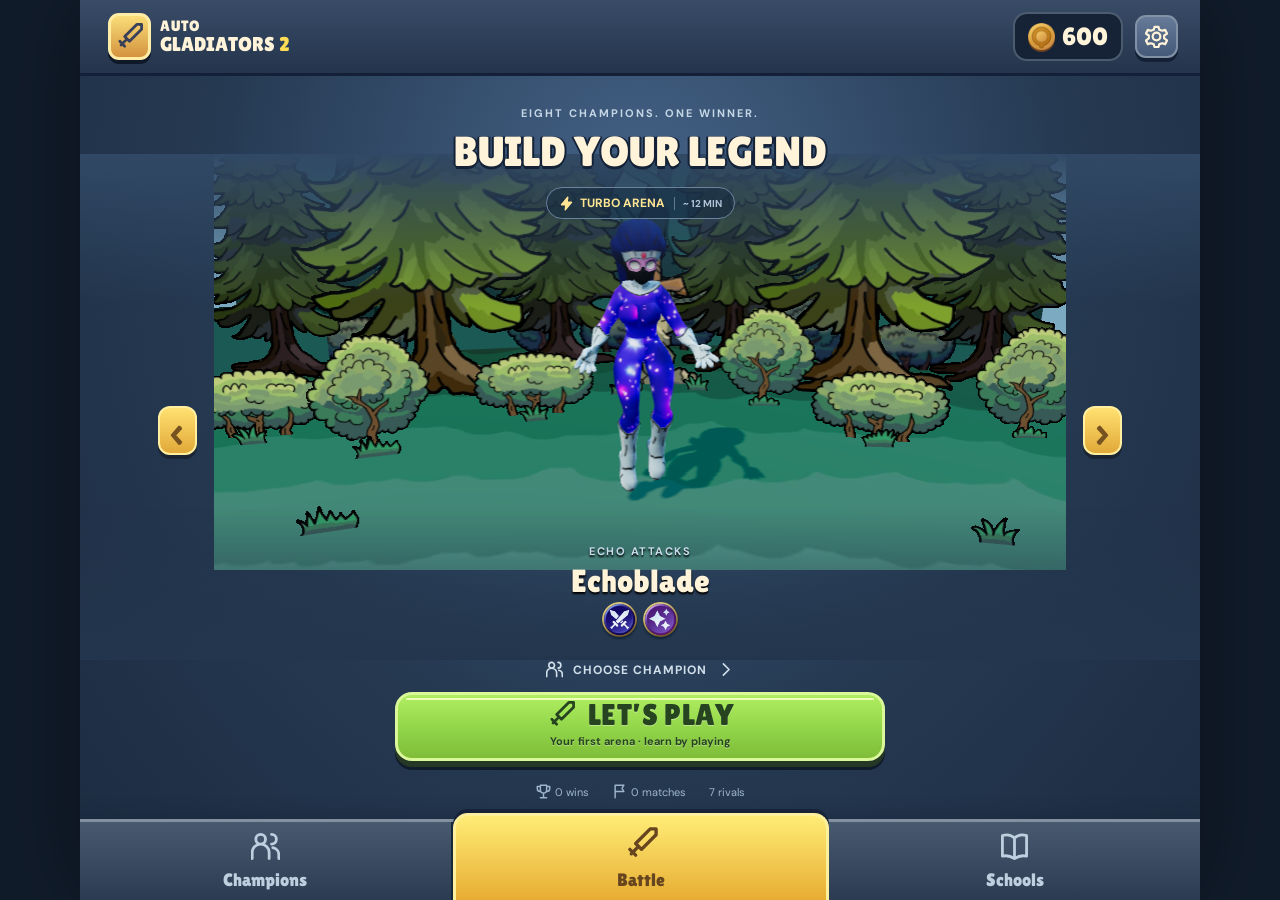
==== visual-preview/index.html @ d7674ed9 "Add isolated 0.2.0 battle visual preview with original Unity effects" ====
<!doctype html><html lang="en"><head><meta charset="UTF-8"><meta name="viewport" content="width=device-width,initial-scale=1,viewport-fit=cover"><meta name="theme-color" content="#182439"><title>Auto Gladiators 2</title><link rel="icon" href="./favicon.svg" type="image/svg+xml">  <script type="module" crossorigin src="./assets/main-DWkym4Q-.js"></script>
  <link rel="modulepreload" crossorigin href="./assets/engine-B7YN4V4f.js">
  <link rel="modulepreload" crossorigin href="./assets/combat-BosyavOG.js">
  <link rel="stylesheet" crossorigin href="./assets/main-Cjw9m7jG.css">
</head><body><div id="app"></div></body></html>
---- visual-preview/assets/main-Cjw9m7jG.css ----
@font-face{font-family:Lilita;src:url(./lilita-one-DWEPn4H6.ttf)}@font-face{font-family:DM;src:url(./dm-sans-400-CB7WfZ8W.ttf);font-weight:400}@font-face{font-family:DM;src:url(./dm-sans-700-BQ0abr9c.ttf);font-weight:700}:root{font-family:DM,system-ui,sans-serif;color:#fff3d9;background:#111c2b;font-synthesis:none;--ink: #182239;--cream: #fff0ca;--gold: #ffdc56;--outline: #152034;--blue: #354e78;--green: #8bd54a;--muted: #a9bfd1}*{box-sizing:border-box}body{margin:0;overscroll-behavior:none;-webkit-tap-highlight-color:transparent}button{font:inherit;cursor:pointer;color:inherit;touch-action:manipulation;border:0}button:disabled{cursor:default;filter:saturate(.35);opacity:.55}button:focus-visible{outline:3px solid #fff3aa;outline-offset:3px}button:active:not(:disabled){transform:translateY(2px)}img{object-fit:contain;-webkit-user-select:none;user-select:none;-webkit-user-drag:none}h1,h2,h3,p{margin:0}h1,h2,h3,.big-button,.card-effect,.wallet,.placement{font-family:Lilita,sans-serif;font-weight:400}h1{font-size:clamp(29px,5vw,42px);line-height:1.08;text-shadow:0 3px 0 #142238,2px 0 #142238,-2px 0 #142238}h2{font-size:28px}h3{font-size:18px}.icon{width:22px;height:22px;display:inline-block;vertical-align:middle;flex:none}.coin-icon{width:27px;height:27px;vertical-align:middle;filter:drop-shadow(0 2px 0 #75441d)}#shell{max-width:1120px;min-height:100dvh;margin:auto;background:radial-gradient(ellipse at 50% 25%,#456388 0,#253951 55%,#1c2b40);position:relative;overflow:hidden;box-shadow:0 0 90px #0006}#topbar{height:76px;display:flex;align-items:center;gap:12px;padding:12px 22px;background:linear-gradient(#394c67,#24344c);border-bottom:3px solid #142037;position:relative;z-index:3}.brand{background:none;display:flex;align-items:center;gap:9px;text-align:left;font:15px/1.03 Lilita;letter-spacing:.8px}.brand b{font-size:20px;font-weight:400;letter-spacing:0}.brand em{color:var(--gold);font-style:normal}.brand-mark{display:grid;place-items:center;width:43px;height:47px;border-radius:11px;background:linear-gradient(#fadd79,#d4933e);border:3px solid #ffeda6;color:#394059;box-shadow:0 4px #0e1829}.brand-mark .icon{width:29px;height:29px}.wallet{margin-left:auto;display:flex;gap:7px;align-items:center;background:#162337;padding:8px 13px;border:2px solid #4c5c6f;border-radius:14px;font-size:25px}.square{width:43px;height:43px;display:grid;place-items:center;background:linear-gradient(#657b98,#455979);border:2px solid #8192a6;border-radius:11px;box-shadow:0 4px #132035}.square .icon{width:23px;height:23px}#nav{height:81px;display:flex;border-top:3px solid #8290a0;background:linear-gradient(#485a70,#2b3c52);position:sticky;bottom:0;z-index:4;box-shadow:0 -5px 15px #13213855;padding-bottom:env(safe-area-inset-bottom)}#nav[hidden]{display:none}.nav-button{flex:1;display:flex;align-items:center;justify-content:center;gap:8px;flex-direction:column;background:transparent;font:18px Lilita;color:#bdd0df;border-right:2px solid #17283b;position:relative}.nav-button:last-child{border:0}.nav-button .icon{width:29px;height:29px}.nav-button.active{background:linear-gradient(#ffec76,#e7ad32);color:#67451e;border:3px solid #fff09b;border-bottom:0;margin-top:-9px;border-radius:15px 15px 0 0;box-shadow:0 -4px #182239}.nav-button.active .icon{width:35px;height:35px}.home-screen{min-height:calc(100dvh - 157px);display:flex;flex-direction:column;text-align:center;position:relative}.home-heading{padding:25px 10px 0;z-index:2;pointer-events:none}.eyebrow{font-size:11px;font-weight:700;letter-spacing:2px;color:#c5d7e5;display:block;margin-bottom:9px}.mode-pill{display:inline-flex;align-items:center;gap:6px;margin-top:13px;padding:7px 12px;background:#13283f88;border:1px solid #6a849e;border-radius:20px;font-size:12px;font-weight:700;color:#ffe694}.mode-pill .icon{width:15px;height:15px}.mode-pill span{color:#b1c5d9;border-left:1px solid #607992;padding-left:8px;margin-left:3px;font-size:10px}.home-preview{height:340px;min-height:260px;position:relative;flex:1}.home-preview #arena-host{position:absolute;inset:-65px 0 -25px}#arena-host{position:relative;width:100%;height:100%;overflow:hidden}#arena-host canvas{display:block;width:100%;height:100%;outline:none}#arena-host.loading:after{content:"SUMMONING CHAMPION…";position:absolute;left:50%;top:40%;transform:translate(-50%,-50%);padding:10px 18px;background:#152238dd;border:1px solid #7c9db8;border-radius:12px;font:12px Lilita;white-space:nowrap;animation:pulse 1s infinite}.preview-vignette{position:absolute;inset:-65px 0 -25px;background:linear-gradient(#314965 0,transparent 30%,transparent 70%,#23364d 100%);pointer-events:none}.hero-title{position:absolute;bottom:1px;left:20%;right:20%;z-index:1;text-shadow:0 2px 2px #000}.hero-title>span{font-size:11px;font-weight:700;text-transform:uppercase;letter-spacing:1.5px;color:#c8ddeb}.hero-title h2{font-size:32px;line-height:1.2;margin:2px 0}.hero-schools{display:flex;justify-content:center;gap:6px}.school-icon{width:35px;height:35px;filter:drop-shadow(0 2px 1px #102337)}.preview-arrow{position:absolute;top:45%;width:39px;height:49px;border:2px solid #ffef9f;border-radius:12px;background:linear-gradient(#ffe171,#e1a939);color:#765221;font:700 42px/1 Lilita;box-shadow:0 4px #1a2432}.preview-arrow.left{left:7%}.preview-arrow.right{right:7%}.home-bottom{padding:10px 30px 20px;z-index:2;max-width:550px;width:100%;margin:auto}.hero-choose{background:transparent;font-size:12px;letter-spacing:1px;font-weight:700;margin-bottom:13px;color:#d1dfeb;display:inline-flex;align-items:center;gap:10px}.hero-choose .icon{width:17px;height:17px}.big-button{display:flex;align-items:center;justify-content:center;gap:12px;flex-wrap:wrap;width:100%;min-height:69px;border:3px solid #f5f8b6;border-radius:17px;font-size:30px;box-shadow:0 6px #253825,0 9px #101b2c;position:relative;letter-spacing:.4px;text-shadow:0 1px 0 #ffffff60}.big-button .icon{width:29px;height:29px}.big-button.primary{background:linear-gradient(#b0ee60,#8ed247 60%,#7fbd39);color:#274421;border-color:#daf799}.big-button.primary:before{content:"";position:absolute;inset:3px 8px auto;height:2px;background:#edffb8;border-radius:20px}.big-button.blue{background:linear-gradient(#678ecd,#456caa);border-color:#acc9f8;color:#fff6db;box-shadow:0 5px #213857,0 7px #111d2c;font-size:20px;min-height:55px}.big-button small{display:block;flex-basis:100%;font:11px DM;font-weight:700;letter-spacing:0;margin-top:-12px;margin-bottom:8px}.home-progress{display:flex;align-items:center;justify-content:center;gap:23px;margin-top:23px;color:#9eb6ca;font-size:11px}.home-progress span{display:flex;align-items:center;gap:4px}.home-progress .icon{width:15px;height:15px}.page-title{text-align:center;padding:28px 15px 24px}.page-title p{font-size:12px;color:var(--muted);margin-top:12px}.roster-screen,.schools-screen{min-height:calc(100dvh - 157px);padding-bottom:22px}.roster-grid{display:grid;grid-template-columns:repeat(5,1fr);gap:15px;padding:0 24px}.hero-tile{padding:0;background:linear-gradient(#536c8d,#344962);border:3px solid #8498ae;border-radius:16px;overflow:hidden;position:relative;box-shadow:0 5px #101f33;display:flex;flex-direction:column;align-items:center}.hero-tile.selected{border-color:#c7ed72;box-shadow:0 5px #254d2a,0 0 20px #b1e95122}.hero-tile>img{width:100%;aspect-ratio:1;object-fit:cover}.hero-tile strong{font:18px Lilita;margin-top:6px}.hero-tile small{font-size:10px;color:#c7d9e8;margin:5px 0 9px}.hero-cost{background:#1a2c44;width:100%;font:15px Lilita;padding:8px;color:#ffe07b;display:flex;gap:4px;align-items:center;justify-content:center}.hero-cost .coin-icon{width:18px;height:18px}.hero-tile-schools{position:absolute;top:7px;left:7px;display:flex;gap:1px}.hero-tile-schools .school-icon{width:25px;height:25px}.hero-tile.selected .hero-cost{background:#718f3d;color:#fbffd7}.school-list{padding:0 24px;display:grid;gap:13px;max-width:690px;margin:auto}.school-unlock{display:flex;align-items:center;gap:15px;border:2px solid #73839b;border-radius:16px;padding:16px;background:#2b3c55;opacity:.55}.school-unlock.unlocked{opacity:1;border-color:#799861;background:linear-gradient(100deg,#3d5d51,#2b4253)}.school-unlock>.school-icon{width:49px;height:49px}.school-unlock h3{margin-bottom:4px}.school-unlock span{font-size:11px;color:#c0d1df}.school-unlock>b{margin-left:auto;color:#d0eb9d;font-size:11px;white-space:nowrap}.small-note{font-size:11px;color:#b6c8d9;text-align:center;line-height:1.6;margin:20px}.round-badge{background:#1c2f45;border:2px solid #718494;border-radius:11px;display:flex;align-items:center;gap:8px;font:16px Lilita;padding:8px 12px}.round-badge b{font-size:25px;color:#ffdf73}.round-badge .icon{width:18px;height:18px;color:#a8c7df}.session-gold{margin-left:auto;display:flex;align-items:center;gap:7px;font:28px Lilita;color:#ffe7a7}.session-screen{padding:14px 20px 25px;min-height:calc(100dvh - 76px);background:radial-gradient(ellipse at 30% 10%,#425f7a,#23364e 65%)}.ladder{display:flex;gap:9px;justify-content:center;margin-bottom:18px}.rival{width:65px;position:relative;background:#283e59;border:2px solid #8493a6;border-radius:11px;padding:3px 3px 4px;box-shadow:0 3px #142136}.rival>img{width:44px;height:42px;display:block;margin:auto;border-radius:5px}.rival>span{display:block;font-size:9px;font-weight:700;overflow:hidden;white-space:nowrap}.rival>b{font:15px Lilita;display:flex;align-items:center;justify-content:center;gap:3px;margin-top:2px}.rival>b .icon{width:11px;height:11px;color:#ff8b8a}.rival.you{border-color:#d5f58e;background:#496b43}.rival.eliminated{filter:grayscale(1);opacity:.4}.rival i{position:absolute;top:17px;left:0;right:0;font:22px Lilita;color:#fff;text-shadow:0 2px 0 #142136}.session-columns{display:grid;grid-template-columns:1.1fr 1fr;gap:25px}.battle-side{min-width:0}.phase-heading{display:flex;justify-content:space-between;align-items:center;margin-bottom:3px}.phase-heading h2{font-size:23px;text-shadow:0 2px 0 #132539}.phase-heading>span{font-size:11px;color:#c6d5df;font-weight:700}.arena-wrap{height:350px;position:relative;border-radius:22px;overflow:hidden;border:2px solid #677d93;background:#233548;box-shadow:0 5px #15233a}.stats-row{display:flex;gap:14px;align-items:center;padding:11px 9px;background:#1b2b41;border:2px solid #52657b;border-radius:12px;margin-top:10px}.stats-row>span{display:flex;align-items:center;gap:5px;font:17px Lilita}.stats-row img,.stats-row .icon{width:21px;height:21px}.stats-row .icon{color:#eacd69}.stats-row>button{margin-left:auto;background:none;color:#adc3d9;font-size:11px}.stats-row>button .icon{width:16px;height:16px}.school-row{display:flex;gap:7px;margin:11px 0;flex-wrap:wrap}.school-chip{display:flex;align-items:center;gap:5px;padding:4px 8px 4px 3px;background:#182b43;border:1px solid #5b6b80;border-radius:10px;position:relative;min-width:73px}.school-chip .school-icon{width:30px;height:30px}.school-chip b{font:15px Lilita}.school-chip small{font:10px DM;color:#92abc0}.school-chip i{display:block;height:4px;width:35px;background:#102136;border-radius:2px;margin-top:3px;overflow:hidden}.school-chip em{display:block;height:100%;background:#bed977}.school-chip.lit{border-color:#c1d979;background:#344b48;box-shadow:0 0 10px #c0e85311}.school-chip sup{position:absolute;right:-4px;top:-7px;width:16px;height:16px;background:#bdd878;color:#233e29;border:1px solid #edffb4;border-radius:50%;font:11px Lilita}.guide{display:flex;align-items:center;gap:8px;background:#fff0c9;color:#584628;border:2px solid #f2ca73;border-radius:12px;padding:10px 12px;font-size:12px;line-height:1.4;margin:0 0 14px;box-shadow:0 4px #142137}.guide .icon{width:20px;height:20px;color:#619547}.shop-heading{display:flex;justify-content:space-between;align-items:center;margin-bottom:12px}.shop-heading h3{font-size:17px;display:flex;gap:6px;align-items:center}.shop-heading .icon{width:18px;height:18px;color:#f4d780}.shop-heading>span{font-size:9px;color:#abc0d2}.shop-cards{display:grid;grid-template-columns:repeat(4,minmax(0,1fr));gap:8px}.card-shell{position:relative;min-width:0;border-radius:13px;--rim: #8bd28d;--wash: #355746;--wash2: #6e9861}.rarity-1{--rim: #83cefa;--wash: #304f85;--wash2: #6e9ad1}.rarity-2{--rim: #ffdb74;--wash: #aa7130;--wash2: #d89643}.card{position:relative;width:100%;padding:6px 5px 0;background:linear-gradient(145deg,var(--wash2),var(--wash) 65%);border:2px solid var(--rim);border-radius:12px;box-shadow:0 5px #142236;overflow:hidden;-webkit-user-select:none;user-select:none;-webkit-touch-callout:none;display:flex;flex-direction:column;align-items:center}.rarity-2 .card{box-shadow:0 5px #3b2d24,0 0 15px #ffbe4925}.rarity-2 .card:after{content:"";position:absolute;inset:-50% -100%;background:linear-gradient(100deg,transparent 40%,#fff9 50%,transparent 60%);transform:translate(-100%) rotate(20deg);animation:shimmer 6s infinite;pointer-events:none}.card-stars{width:100%;font-size:10px;text-align:left;color:#fff1a5;letter-spacing:1px;line-height:13px;height:14px}.card-stars>span{float:right;font:9px DM;letter-spacing:0;color:#fff}.card-art{height:78px;width:100%;position:relative;display:grid;place-items:center}.card-art>img{width:72px;height:72px;filter:drop-shadow(0 4px 2px #0d1b2b77)}.card-schools{position:absolute;bottom:-1px;right:0;display:flex;gap:0}.card-schools .school-icon{width:22px;height:22px}.card-effect{display:flex;align-items:center;gap:4px;font-size:25px;margin:3px 0 0;text-shadow:0 2px 0 #183326}.card-effect b{font-weight:400}.card-effect .icon{width:18px;height:18px;color:#ffe6a2}.card-caption{font-size:11px;font-weight:700;color:#fff5d9;white-space:nowrap;max-width:100%;overflow:hidden}.card-trigger{font-size:8px;color:#caddca;margin:3px 0 7px;white-space:nowrap}.card-price{align-self:stretch;display:flex;align-items:center;justify-content:center;gap:3px;background:#172b31c7;margin:0 -5px;padding:7px 0;font:18px Lilita;color:#ffdf86;border-top:1px solid #adc87955}.card-price .coin-icon{width:20px;height:20px}.card.unaffordable .card-price{color:#ffbaa4}.card-info{position:absolute;right:3px;top:22px;background:#172a3cba;border:1px solid #aabacc;border-radius:50%;width:18px;height:18px;font:700 12px Georgia;display:grid;place-items:center;z-index:1;padding:0}.card-slot.sold{border:2px dashed #789e8866;border-radius:12px;display:flex;align-items:center;justify-content:center;flex-direction:column;min-height:202px;color:#aec1b988;font-size:11px;gap:10px}.card-slot.sold .icon{width:35px;height:35px}.shop-tools{display:flex;gap:8px;margin:16px 0}.tool-button{display:flex;align-items:center;justify-content:center;gap:7px;min-height:43px;padding:7px 10px;background:linear-gradient(#526b8b,#3c5475);border:2px solid #8098b5;box-shadow:0 4px #172338;border-radius:11px;font:13px Lilita}.tool-button>.icon{width:20px;height:20px}.tool-button .coin-icon{width:18px;height:18px}.tool-button>span{display:flex;gap:4px;align-items:center}.tool-button.locked{background:#517873;border-color:#a1e0c0}.tool-button.invest{margin-left:auto;display:grid;grid-template-columns:20px 1fr;gap:1px 5px;font-size:11px}.tool-button.invest>.icon{grid-row:1/3;color:#b4e879}.tool-button.invest small{font:9px DM;color:#b7dca2;text-align:center}.ready{min-height:58px;font-size:28px}.build-heading{display:flex;align-items:center;justify-content:space-between;margin:24px 0 9px}.build-heading h3{font-size:14px;color:#bed0df;letter-spacing:1px}.build-heading button{background:none;color:#a6bdcf;font-size:10px}.build-heading .icon{width:14px;height:14px}.build-icons{display:flex;gap:6px;flex-wrap:wrap}.mini-card{width:42px;height:42px;border-radius:8px;border:2px solid var(--rim, #aacfa2);background:var(--wash, #355744);padding:2px;position:relative}.mini-card>img{width:100%;height:100%}.mini-card b{position:absolute;right:0;bottom:-1px;font:12px Lilita;text-shadow:0 1px 2px #000;background:#1c2d3fcc;padding:0 3px;border-radius:3px}.watch-panel{padding:38px 15px;text-align:center;border:2px solid #60758f;border-radius:20px;background:#263d55}.watch-panel h2{font-size:30px}.watch-panel p{font-size:12px;color:#b5c9d9;margin:12px auto;max-width:260px;line-height:1.6}.match-hearts{display:flex;gap:8px;align-items:center;justify-content:center;font:34px Lilita;color:#ffc5b7;margin:20px 0}.match-hearts small{font:10px DM;color:#aec4d6}.match-hearts .icon{color:#fa8886;width:30px;height:30px}.watch-panel .tool-button{margin:auto}#duel-hud{position:absolute;top:13px;left:12px;right:12px;display:flex;gap:20%;pointer-events:none}.fighter-health{width:40%;text-shadow:0 1px 2px #132032}.fighter-health>span{font-size:9px;font-weight:700;color:#ccedff;display:block}.fighter-health>b{font:17px Lilita}.fighter-health>b small{font:9px DM;color:#bbccdc}.health-track{height:9px;background:#452c37;border:1px solid #1f2935;border-radius:5px;overflow:hidden;box-shadow:0 1px #d4dfdf66}.health-track i{display:block;height:100%;background:linear-gradient(#bde865,#72bd3b);transition:width .12s}.side-1 .health-track i{background:linear-gradient(#ff9389,#d94b56)}.mana-track{height:4px;background:#182a47;border-radius:3px;overflow:hidden;margin-top:3px}.mana-track i{display:block;height:100%;background:#60c9ff;transition:width .1s}.side-1{text-align:right}#arena-floats,#arena-message{position:absolute;inset:0;pointer-events:none}.floating{position:absolute;transform:translate(-50%,-50%);font:25px Lilita;color:#fff4d6;text-shadow:2px 2px #342332,-2px -1px #342332,1px -1px #342332;animation:floatup .8s ease-out forwards}.floating.heal{color:#b5f66a;font-size:20px}.floating.critical{color:#ffd965;font-size:33px}.duel-result{position:absolute;left:7%;right:7%;top:33%;background:#172a40ee;border:2px solid #dfc374;border-radius:18px;padding:16px;text-align:center;box-shadow:0 5px 25px #0019;animation:pop .25s ease-out}.duel-result>.icon{width:32px;height:32px;color:#ffdc73}.duel-result h2{font-size:30px;color:#ffe9a5}.duel-result p{font-size:11px;color:#d6dfdf;margin-top:6px}.duel-result.loss{border-color:#b99a98}.duel-result.loss h2{color:#f6dcd0}.scrim{position:fixed;z-index:30;inset:0;background:#091424bb;-webkit-backdrop-filter:blur(5px);backdrop-filter:blur(5px);display:flex;align-items:center;justify-content:center;padding:20px}.modal{position:relative;width:min(440px,100%);max-height:calc(100dvh - 40px);overflow-y:auto;overscroll-behavior:contain;background:linear-gradient(#435e7d,#243953);border:3px solid #9aaec0;border-radius:24px;padding:30px 24px;box-shadow:0 9px #0d1829,0 20px 70px #0008;text-align:center;animation:pop .18s ease-out}.modal-close{position:absolute;top:10px;right:10px;width:30px;height:30px;display:grid;place-items:center;border:2px solid #e1aaa0;border-radius:9px;background:#bd665c;color:#ffe6c7;box-shadow:0 3px #663f44;z-index:1}.modal-close .icon{width:16px;height:16px}.modal h2{font-size:29px;margin-bottom:12px}.modal p{font-size:14px;line-height:1.6;color:#dae5eb;margin:16px 0 22px}.modal .big-button{margin-top:18px}.modal .text-button{margin-top:22px}.detail-art{width:140px;height:140px;margin:16px auto;filter:drop-shadow(0 6px 3px #111b3f88)}.card-detail .eyebrow{color:#f4d986}.detail-equipped{font-size:11px;letter-spacing:1px;color:#c6ec97}.detail-equipped .icon{width:15px;height:15px}.unlock-hero>img,.rival-detail>img{width:140px;height:140px;border-radius:20px;border:3px solid #a4bdce;margin:0 0 20px}.unlock-hero small{display:block;font-size:11px;color:#b9ccdc;margin:20px 0 0}.school-detail>.school-icon{width:70px;height:70px;margin:10px}.school-tiers{display:flex;gap:7px}.school-tiers>div{flex:1;background:#192d45;border:1px solid #6c8095;border-radius:10px;padding:10px 3px;color:#899cac;display:flex;flex-direction:column;align-items:center;gap:8px}.school-tiers b{font:22px Lilita}.school-tiers span{font-size:10px}.school-tiers .active{background:#456c44;border-color:#b2d572;color:#d9f0ae}.inventory-grid{display:grid;grid-template-columns:repeat(3,1fr);gap:12px;padding-top:10px}.inventory-grid .card-price{display:none}.inventory-grid .card{padding-bottom:7px}#toast{position:fixed;bottom:110px;left:50%;transform:translate(-50%,20px);opacity:0;background:#fff1c9;color:#3f402a;border:2px solid #efcd7b;border-radius:13px;padding:12px 20px;font-size:13px;font-weight:700;box-shadow:0 4px #172235;z-index:50;pointer-events:none;max-width:90vw;width:max-content;transition:opacity .15s,transform .15s;text-align:center}#toast.visible{opacity:1;transform:translate(-50%)}.text-button{background:none;color:#c4d6e2;font-size:12px;font-weight:700;letter-spacing:1px;padding:8px}.version{display:block;font-size:10px;color:#91a9be;margin:20px 0 0}.result-screen{display:flex;align-items:center;flex-direction:column;text-align:center;max-width:480px;margin:auto;padding:30px 25px 40px;min-height:calc(100dvh - 76px)}.result-crown{width:80px;height:80px;border-radius:50%;background:radial-gradient(#ffde6777,transparent);display:grid;place-items:center}.result-crown .icon{width:55px;height:55px;color:#ffdf78;filter:drop-shadow(0 4px 0 #6c4f2c)}.result-screen h1{font-size:35px}.placement{font-size:57px;color:#ffdc7f;text-shadow:0 4px #37415a;margin:15px 0}.placement small{font:12px DM;display:block;color:#b4cddd;text-shadow:none}.result-champion>img{width:95px;height:95px;border:3px solid #b1c6d4;border-radius:19px}.result-champion h2{font-size:23px;margin:5px 0 12px}.result-stats{display:flex;background:#182e46;border:2px solid #657f9b;border-radius:15px;padding:14px 8px;width:100%;margin:8px 0 15px}.result-stats>div{flex:1;border-right:1px solid #62748b}.result-stats>div:last-child{border:0}.result-stats b{font:25px Lilita;display:block;color:#f8e5b7}.result-stats span{font-size:10px;color:#bacddc}.earned{display:flex;align-items:center;justify-content:space-between;gap:15px;width:100%;background:#53593c;border:2px solid #a6a16a;border-radius:13px;padding:12px 16px;margin-bottom:20px;animation:pop .4s ease-out}.earned>span{font-size:10px;letter-spacing:1px;font-weight:700}.earned>b{font:28px Lilita;color:#ffe087;display:flex;align-items:center;gap:4px}.new-schools{display:flex;flex-wrap:wrap;justify-content:center;gap:15px;border:2px solid #c2d775;border-radius:14px;background:#455b3f;padding:13px;width:100%;margin:0 0 22px}.new-schools>span{flex-basis:100%;font-size:11px;letter-spacing:1px;color:#e1f2b0}.new-schools>div{display:flex;gap:5px;align-items:center;font:18px Lilita}.result-screen>.text-button{margin-top:24px}@keyframes floatup{0%{opacity:1;transform:translate(-50%,-30%) scale(.7)}20%{transform:translate(-50%,-60%) scale(1.1)}to{opacity:0;transform:translate(-50%,-180%) scale(.9)}}@keyframes pop{0%{opacity:0;transform:scale(.9)}to{opacity:1;transform:scale(1)}}@keyframes shimmer{0%,70%{transform:translate(-100%) rotate(20deg)}to{transform:translate(100%) rotate(20deg)}}@keyframes pulse{50%{opacity:.5}}@media(min-width:760px){.home-preview{max-height:430px}.home-screen{min-height:calc(100dvh - 157px)}.home-heading{padding-top:30px}.home-preview #arena-host{left:12%;right:12%;width:76%}.hero-title{bottom:-2px}.home-bottom{padding-top:25px}.session-screen{padding:18px 28px}.session-columns{margin-top:23px}.shop-side{padding-top:7px}.arena-wrap{height:400px}.ladder{gap:17px}.rival{width:72px}.rival>img{width:47px;height:46px}}@media(max-width:759px){#shell{max-width:520px}#topbar{height:65px;padding:10px 14px;gap:10px}.brand{font-size:11px;gap:6px}.brand b{font-size:16px}.brand-mark{width:35px;height:39px}.brand-mark .icon{width:23px;height:23px}.wallet{font-size:22px;padding:6px 10px}.square{width:38px;height:38px}.home-screen{min-height:calc(100dvh - 141px)}.home-heading{padding-top:22px}.home-preview{min-height:240px;height:calc(100dvh - 473px)}.home-bottom{padding:14px 25px 18px}.home-progress{margin-top:20px;gap:17px}.home-bottom .big-button{font-size:28px;min-height:76px}.home-bottom .big-button small{font-size:10px}.home-preview #arena-host,.preview-vignette{inset:-45px 0 -12px}.hero-title h2{font-size:29px}.hero-title>span{font-size:10px}.hero-title .school-icon{width:27px;height:27px}.home-heading h1{font-size:30px}.eyebrow{font-size:9px;letter-spacing:1.5px}#nav{height:76px}.nav-button{font-size:16px}.roster-grid{grid-template-columns:repeat(3,1fr);padding:0 14px;gap:11px}.hero-tile strong{font-size:14px}.hero-tile small{font-size:8px}.hero-cost{font-size:12px;padding:7px}.hero-tile-schools .school-icon{width:21px;height:21px}.school-list{padding:0 14px}.school-unlock{padding:12px;gap:10px}.school-unlock h3{font-size:18px}.school-unlock span{font-size:10px}.school-unlock>b{font-size:9px}.session-screen{padding:8px 12px 22px;min-height:calc(100dvh - 65px)}.ladder{gap:4px;margin-bottom:11px}.rival{min-width:0;flex:1;border-radius:8px;padding:2px 1px 3px}.rival>img{width:32px;height:31px}.rival>span{font-size:7px;line-height:10px}.rival>b{font-size:12px;margin-top:1px;gap:1px}.rival>b .icon{width:9px;height:9px}.rival i{font-size:19px;top:10px}.session-columns{display:block}.phase-heading{margin-bottom:6px}.phase-heading h2{font-size:19px}.phase-heading>span{font-size:10px}.arena-wrap{height:205px;border-radius:15px}.stats-row{margin-top:8px;padding:7px 9px;gap:14px}.stats-row>span{font-size:15px}.stats-row img,.stats-row .icon{width:18px;height:18px}.stats-row>button{font-size:10px}.school-row{gap:6px;margin:9px 0 12px}.school-chip{min-width:75px;padding:3px 7px 3px 3px}.school-chip .school-icon{width:27px;height:27px}.school-chip b{font-size:14px}.guide{padding:8px 10px;font-size:11px;margin:0 0 11px}.shop-heading{margin-bottom:8px}.shop-heading h3{font-size:16px}.shop-heading>span{font-size:9px}.shop-cards{gap:7px}.card-art{height:63px}.card-art>img{width:59px;height:59px}.card-effect{font-size:23px;gap:3px}.card-effect .icon{width:16px;height:16px}.card-caption{font-size:10px}.card-trigger{font-size:7px;margin-bottom:6px}.card-stars{font-size:8px;height:13px;line-height:11px}.card-price{font-size:17px;padding:6px 0}.card-price .coin-icon{width:18px;height:18px}.card-info{width:16px;height:16px;font-size:11px;top:18px}.card-schools .school-icon{width:20px;height:20px}.card-slot.sold{min-height:181px;font-size:10px}.shop-tools{margin:13px 0;gap:7px}.tool-button{min-height:40px;padding:6px 9px;font-size:12px}.tool-button.invest{font-size:10px}.tool-button.invest small{font-size:8px}.ready{min-height:55px;font-size:27px}.build-heading{margin-top:20px}.mini-card{width:38px;height:38px}.watch-panel{padding:25px 15px}.watch-panel h2{font-size:25px}.watch-panel p{font-size:11px}.fighter-health>b{font-size:15px}.fighter-health>b small{font-size:8px}#duel-hud{top:8px;left:9px;right:9px}.fighter-health>span{font-size:8px}.health-track{height:7px}.mana-track{height:3px}.duel-result{top:28%;padding:10px}.duel-result h2{font-size:24px}.duel-result>.icon{width:24px;height:24px}.duel-result p{font-size:10px}.duel-result .icon{width:23px;height:23px}.round-badge{font-size:14px;padding:5px 10px;gap:5px}.round-badge b{font-size:24px}.session-gold{font-size:26px}.session-gold .coin-icon{width:29px;height:29px}}@media(max-width:370px){.session-screen{padding:7px 8px 20px}.rival>img{width:28px;height:28px}.arena-wrap{height:175px}.card-art{height:52px}.card-art>img{width:48px;height:48px}.card-effect{font-size:20px}.shop-cards{gap:5px}.card-caption{font-size:9px}.card-trigger{font-size:6px}.shop-heading>span{font-size:8px}.tool-button{font-size:10px;padding:5px 7px}.tool-button.invest{font-size:9px}.hero-title h2{font-size:25px}.home-preview{min-height:205px}.home-heading h1{font-size:26px}.home-bottom{padding-left:20px;padding-right:20px}}@media(prefers-reduced-motion:reduce){*,*:before,*:after{animation:none!important;scroll-behavior:auto!important;transition:none!important}}.reward-heading{text-align:center;margin:10px 0 18px}.reward-heading>svg{width:42px;height:42px;color:#ffce53}.reward-heading h2{font-size:27px;margin:3px}.reward-heading p{margin:2px;color:#a7bed2}.reward-options{display:grid;gap:12px}.reward-wrap{position:relative}.reward-option{width:100%;display:flex;align-items:center;gap:13px;text-align:left;border:3px solid #8ab9e7;border-radius:17px;background:linear-gradient(140deg,#314c75,#1c2e4a);padding:14px 30px 14px 12px;min-height:114px;box-shadow:0 5px #111f33;transition:transform .13s}.reward-option:hover{transform:translateY(-2px)}.reward-option>img{width:74px;height:74px;object-fit:contain;filter:drop-shadow(0 3px 3px #0006)}.reward-option>div{flex:1}.reward-option h3{font:23px/1.1 Lilita One;margin:4px 0;color:#fff5d6}.reward-option span{font-size:10px;font-weight:800;letter-spacing:1px;color:#accee8}.reward-option p{font-size:12px;line-height:1.3;color:#e4eefa;margin:5px 0}.reward-option>b{font-size:28px;color:#ffe064}.reward-option.rarity-1{border-color:#ca82f5;background:linear-gradient(140deg,#533477,#29284a)}.reward-option.rarity-2{border-color:#ffd868;background:linear-gradient(140deg,#795320,#382b31)}.reward-info{position:absolute;right:5px;top:5px;padding:4px;border:0;background:transparent;color:#d5e9fb}.reward-info svg{width:20px;height:20px}.equipment-statline{display:flex;gap:9px}.equipment-statline span{display:flex;align-items:center;letter-spacing:0!important;font-size:12px!important}.equipment-statline svg{width:16px;height:16px}.equipment-icons{border-top:1px solid #ffffff16;padding-top:8px;margin-top:8px}.combat-insights{background:linear-gradient(#273e5c,#1c2e47);border:2px solid #7891a6;border-radius:15px;padding:13px 14px;box-shadow:0 5px #122235}.insight-heading{display:flex;align-items:center;justify-content:space-between;gap:8px;margin-bottom:12px}.insight-heading h3{font-size:15px;display:flex;align-items:center;gap:5px}.insight-heading h3 svg{width:16px;height:16px}.insight-heading>span{font-size:9px;white-space:nowrap;color:#ffc8bc}.insight-heading>span svg{width:12px;height:12px;margin-right:3px}.damage-source{display:flex;align-items:center;gap:8px;height:44px}.damage-source>img{width:35px;height:35px;border:1px solid #8097b0;border-radius:7px;background:#182841}.damage-source>div{flex:1}.damage-source span{font-size:10px;font-weight:700;display:block;margin-bottom:4px}.damage-source i{display:block;height:7px;border-radius:4px;background:#0e192a;overflow:hidden}.damage-source em{display:block;height:100%;background:linear-gradient(#ffdc62,#e5a233);border-radius:4px}.damage-source>b{font:17px Lilita;min-width:36px;text-align:right}.damage-source.waiting{height:82px;justify-content:center;font-size:12px;color:#a9bfd1}.fight-tip{font-size:10px;line-height:1.45;color:#b9cde0;margin:10px 0}.combat-insights>.text-button{display:block;margin:auto;font-size:10px}.combat-stacks{height:24px;display:flex;gap:6px;margin-top:5px}.combat-stacks>span{display:flex;align-items:center;background:#17283bcc;border-radius:5px;font:11px Lilita;padding-right:4px}.combat-stacks .school-icon{width:20px;height:20px}.side-1 .combat-stacks{justify-content:flex-end}.compare-builds{display:grid;grid-template-columns:1fr 1fr;gap:15px;margin:15px 0 24px}.compare-builds section>img{width:70px;height:70px;border:2px solid #8ca1b7;border-radius:14px;margin:7px 0}.compare-builds .build-icons{justify-content:center}.compare-builds .mini-card{width:40px;height:40px}.fighting .school-row{margin-bottom:12px}.fighting .arena-wrap{height:400px}.reward-option h3{font-family:Lilita,sans-serif}.card-trigger{min-height:12px}@media(max-width:759px){.fighting .arena-wrap{height:clamp(270px,38dvh,355px)}.fighting #build-panel,.fighting .stats-row{display:none}.fighting .school-row{margin-top:10px}.fighting .combat-insights{margin-top:5px}}@media(max-height:720px)and (max-width:759px){.fighting .arena-wrap{height:240px}.combat-insights{padding:10px}.damage-source{height:36px}.damage-source>img{width:29px;height:29px}}@media(max-width:759px){.session-screen{padding-bottom:88px}.session-screen.fighting,.session-screen.rewarding{padding-bottom:22px}.ready{position:fixed;bottom:max(12px,env(safe-area-inset-bottom));left:50%;transform:translate(-50%);width:calc(100% - 24px);max-width:496px;z-index:8;box-shadow:0 5px #233521,0 9px #101b2c,0 -5px 22px #17283eaa}.ready:active:not(:disabled){transform:translate(-50%,2px)}.rewarding .arena-wrap{height:125px}.rewarding .stats-row{display:none}.rewarding .school-row{margin:8px 0}.rewarding .reward-heading{margin:8px 0 12px}.rewarding .reward-heading>svg{width:28px;height:28px}.rewarding .reward-heading h2{font-size:23px}.rewarding .reward-option{min-height:102px;padding:11px 28px 11px 10px}.rewarding .reward-option>img{width:62px;height:62px}.rewarding .reward-option h3{font-size:20px}.rewarding .reward-options{gap:10px}}.school-tiers>div{display:flex;align-items:center;flex-wrap:wrap;gap:8px}.school-tiers .tier-bonus{font:11px DM;line-height:1.45;flex:1;text-align:left;min-width:150px;color:#d2e3ef}.school-tiers .tier-bonus strong{color:#ffe39b;font-size:10px;display:block}.school-tier-label{min-width:57px}.mystery-button{display:flex;align-items:center;justify-content:center;flex-wrap:wrap;gap:6px;width:100%;margin:14px 0 0;padding:10px;border:2px solid #657f96;border-radius:11px;background:#2b425c;color:#f7ead0;font-weight:800;cursor:pointer}.mystery-button>svg{width:19px;height:19px}.mystery-button small{font-size:10px;font-weight:500;color:#bacbdb}.mystery-button:disabled{opacity:.5;cursor:default}.purchase-flight{position:fixed;width:44px;height:44px;z-index:40;pointer-events:none;border:2px solid #ffda66;border-radius:8px;box-shadow:0 0 14px #ffd15488;object-fit:cover}@media(max-width:759px){.session-screen:not(.fighting):not(.rewarding) .arena-wrap{height:clamp(105px,16dvh,145px)}.session-screen:not(.fighting):not(.rewarding) .school-row{margin:9px 0}.session-screen:not(.fighting):not(.rewarding) .guide{margin:8px 0}.shop-tools{margin:12px 0}.mystery-button{margin:10px 0 0}}.recap-link{display:flex;gap:5px;align-items:center;border:1px solid #7893ac;border-radius:7px;background:#253b53;color:#ead29c;font:11px Lilita;padding:5px 8px}.recap-link svg{width:14px;height:14px}.recap-outcome{display:flex;align-items:center;justify-content:center;gap:8px;font-size:13px;color:#ffd67a}.recap-outcome svg{width:20px;height:20px}.recap-columns{display:grid;grid-template-columns:1fr 1fr;gap:15px;margin-top:18px}.recap-columns section{min-width:0}.recap-portrait{width:58px;height:58px;border:2px solid #cbd8eb;border-radius:12px}.recap-columns h3{margin:5px 0 12px;font-size:17px}.recap-metric{display:flex;align-items:center;gap:6px;margin:7px 0;background:#162c4366;border-radius:7px;padding:6px;text-align:left}.recap-metric svg{width:15px;height:15px;color:#ffce77}.recap-metric b{font:16px Lilita}.recap-metric small{font-size:9px;color:#c8d9e6;margin-left:auto}.recap-schools{display:flex;gap:7px;margin:12px 0;flex-wrap:wrap}.recap-schools>span{display:flex;align-items:center;gap:3px;font:13px Lilita}.recap-schools img{width:24px;height:24px}.recap-sources>div{display:flex;align-items:center;gap:5px;margin:10px 0;text-align:left}.recap-sources img{width:30px;height:30px}.recap-sources span{font-size:10px}.recap-sources b{display:block;font:15px Lilita;color:#ffda7f}.recap-columns .mini-card{width:32px;height:32px}.recap-columns .mini-card img{width:100%;height:100%}@media(max-width:759px){.school-row{flex-wrap:nowrap;overflow-x:auto;overflow-y:hidden;padding:7px 4px 4px;scrollbar-width:thin;scrollbar-color:#91abc4 #1b3148;scroll-behavior:smooth}.school-chip{flex:0 0 auto}}.arena-wrap{border-color:#677d9577;background:#192c43;box-shadow:0 5px #142138,0 16px 34px #09121f44}.fighting .arena-wrap{height:clamp(330px,49dvh,530px)}.fighting .phase-heading{margin:10px 0 8px}.fighting .combat-insights{background:#182b4288;border:1px solid #5c748755}.fighter-health{padding:0 2px}.fighter-health>b{text-shadow:0 2px 1px #102132}.health-track i{transition:width .18s ease-out;background:linear-gradient(#b5f783,#63b847)}.side-1 .health-track i{background:linear-gradient(#ffbd83,#ed6059)}.skill-cue{position:absolute;left:50%;bottom:20px;transform:translate(-50%,10px);opacity:0;z-index:4;pointer-events:none;font:17px Lilita;color:#fff1b9;white-space:nowrap;border:1px solid #c5d5ff88;border-radius:24px;padding:8px 20px;background:linear-gradient(90deg,#263654e8,#495071df);box-shadow:0 3px 12px #14233777;transition:opacity .15s,transform .15s}.skill-cue.show{opacity:1;transform:translate(-50%)}.floating{font-size:25px;color:#fff4d1;-webkit-text-stroke:.7px #402936;text-shadow:0 3px 0 #241526}.floating.critical{font-size:35px;color:#ffdf60;-webkit-text-stroke:1px #59351b}.floating.heal{font-size:21px;color:#93f9b4;-webkit-text-stroke:.7px #184d38}@media(max-width:759px){.fighting .arena-wrap{height:clamp(330px,49dvh,490px)}.fighting .ladder{padding:6px 0;gap:4px}.fighting .rival{min-height:62px;padding:4px 1px}.fighting .rival>img{width:29px;height:29px}.fighting .rival small{display:none}.session-screen:not(.fighting):not(.rewarding){padding-bottom:110px}.session-screen:not(.fighting):not(.rewarding) .ready{position:sticky;bottom:12px;left:auto;transform:none;width:100%;margin-top:14px}.session-screen:not(.fighting):not(.rewarding) .ready:active{transform:translateY(2px)}}@media(max-height:720px)and (max-width:759px){.fighting .arena-wrap{height:330px}}
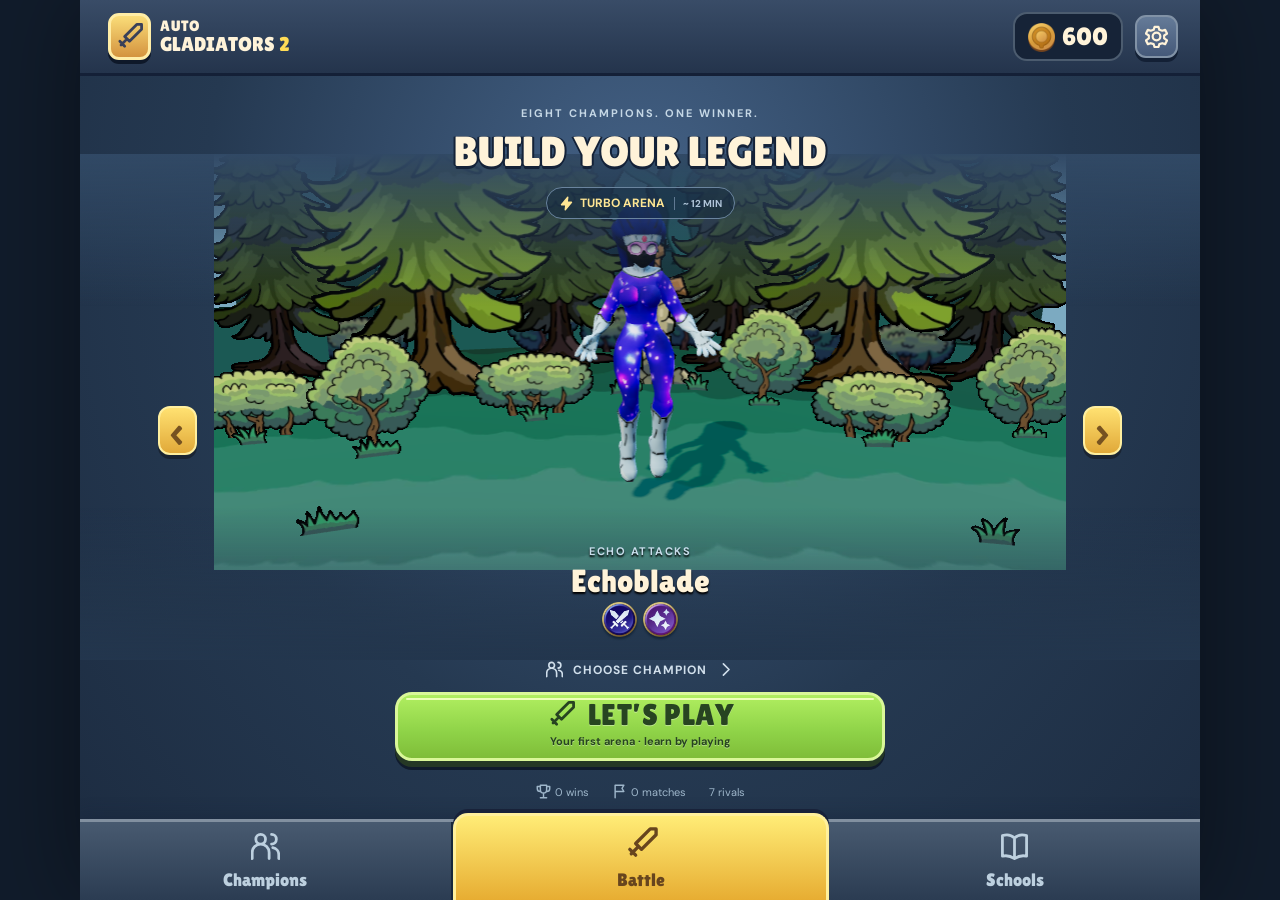
==== commit 13de4e2d: "Keep displayed battle health in combat order during overlapping impacts" ====
--- a/visual-preview/index.html
+++ b/visual-preview/index.html
@@ -1,5 +1,5 @@
-<!doctype html><html lang="en"><head><meta charset="UTF-8"><meta name="viewport" content="width=device-width,initial-scale=1,viewport-fit=cover"><meta name="theme-color" content="#182439"><title>Auto Gladiators 2</title><link rel="icon" href="./favicon.svg" type="image/svg+xml">  <script type="module" crossorigin src="./assets/main-DWkym4Q-.js"></script>
+<!doctype html><html lang="en"><head><meta charset="UTF-8"><meta name="viewport" content="width=device-width,initial-scale=1,viewport-fit=cover"><meta name="theme-color" content="#182439"><title>Auto Gladiators 2</title><link rel="icon" href="./favicon.svg" type="image/svg+xml">  <script type="module" crossorigin src="./assets/main-BiA1eiOx.js"></script>
   <link rel="modulepreload" crossorigin href="./assets/engine-B7YN4V4f.js">
-  <link rel="modulepreload" crossorigin href="./assets/combat-BosyavOG.js">
+  <link rel="modulepreload" crossorigin href="./assets/combat-_XqrGccy.js">
   <link rel="stylesheet" crossorigin href="./assets/main-Cjw9m7jG.css">
 </head><body><div id="app"></div></body></html>
